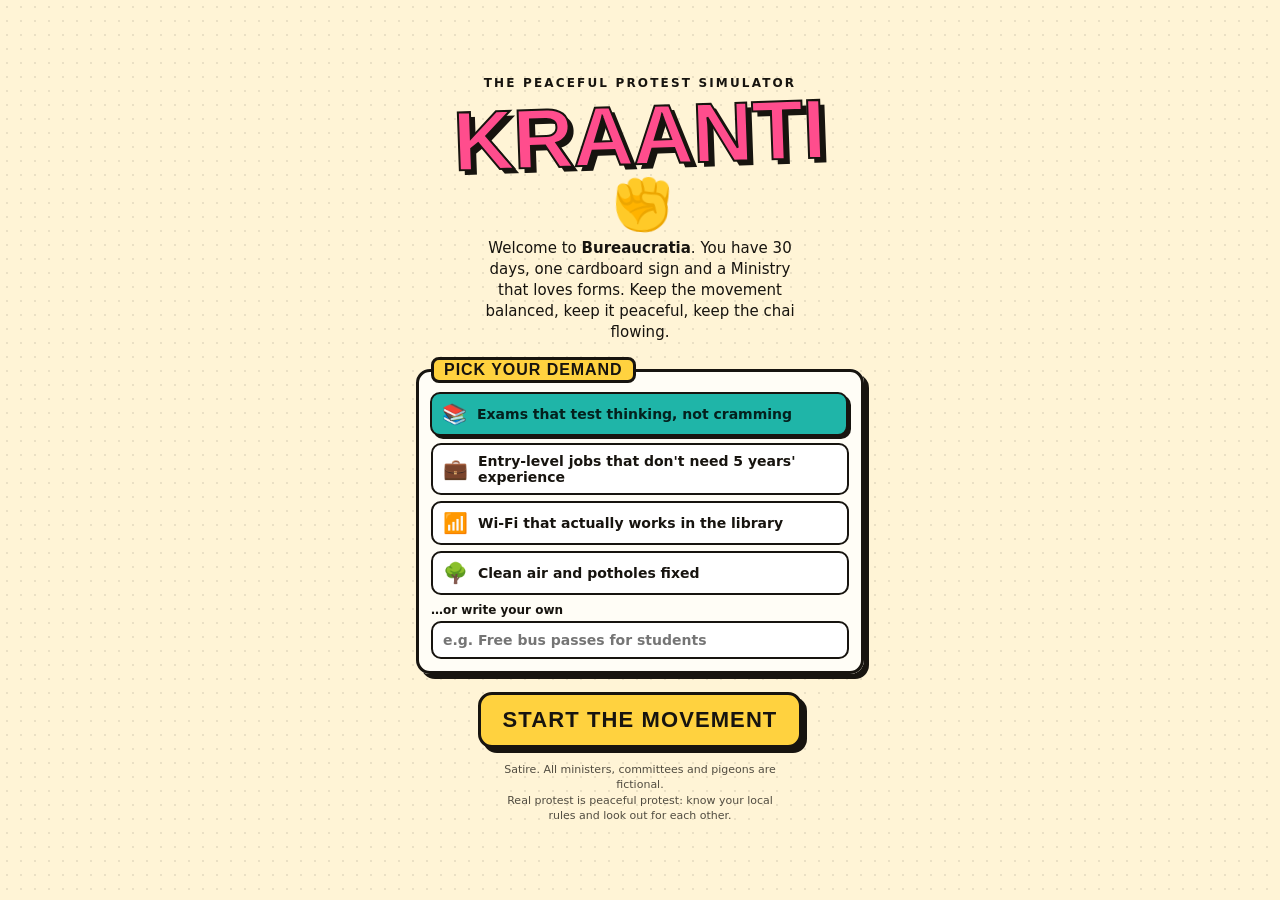
==== index.html @ 716ad05c "Add Kraanti: satirical peaceful-protest swipe-card game (playable prototype) Single-page, dependency" ====
<!doctype html>
<html lang="en">
<head>
  <meta charset="utf-8">
  <meta name="viewport" content="width=device-width, initial-scale=1, viewport-fit=cover">
  <title>Kraanti: The Peaceful Protest Simulator</title>
  <meta name="description" content="Run a 30-day peaceful protest against the Ministry of Forms. Swipe, joke, negotiate, drink chai. Violence is not an option.">
  <meta name="theme-color" content="#ffd23f">
  <link rel="icon" href="data:image/svg+xml,%3Csvg xmlns='http://www.w3.org/2000/svg' viewBox='0 0 100 100'%3E%3Ctext y='.9em' font-size='90'%3E✊%3C/text%3E%3C/svg%3E">
  <link rel="stylesheet" href="style.css">
</head>
<body>
<main id="app">

  <!-- TITLE -->
  <section id="screen-title" class="screen" aria-labelledby="logo">
    <div class="title-wrap">
      <p class="kicker">The Peaceful Protest Simulator</p>
      <h1 id="logo" class="logo">KRAANTI<span aria-hidden="true">✊</span></h1>
      <p class="pitch">Welcome to <b>Bureaucratia</b>. You have 30 days, one cardboard sign and a Ministry that loves forms. Keep the movement balanced, keep it peaceful, keep the chai flowing.</p>

      <fieldset class="causes">
        <legend>Pick your demand</legend>
        <div id="causes"></div>
        <label class="custom">
          <span>…or write your own</span>
          <input id="custom-demand" type="text" maxlength="60" placeholder="e.g. Free bus passes for students" autocomplete="off">
        </label>
      </fieldset>

      <button id="btn-start" class="big">Start the movement</button>
      <p class="fine">Satire. All ministers, committees and pigeons are fictional.<br>Real protest is peaceful protest: know your local rules and look out for each other.</p>
    </div>
  </section>

  <!-- GAME -->
  <section id="screen-game" class="screen hidden" aria-label="Game">
    <header class="hud">
      <div class="hud-top">
        <span id="day" class="day">Day 1 / 30</span>
        <button id="btn-quit" class="link" aria-label="Quit to title">✕</button>
      </div>
      <div id="meters" class="meters"></div>
      <p id="ticker" class="ticker" role="status" aria-live="polite"></p>
    </header>

    <div class="stage">
      <article id="card" class="card" aria-live="polite">
        <div class="swipe-label left" id="lbl-left"></div>
        <div class="swipe-label right" id="lbl-right"></div>
        <div class="avatar" id="c-avatar" aria-hidden="true"></div>
        <h2 id="c-name"></h2>
        <p id="c-text"></p>
      </article>
    </div>

    <div class="choices">
      <button id="btn-left" class="choice left"><i>←</i><span></span></button>
      <button id="btn-right" class="choice right"><span></span><i>→</i></button>
    </div>
    <p class="hint">Swipe the card, tap a button, or use ← → keys</p>
  </section>

  <!-- END -->
  <section id="screen-end" class="screen hidden" aria-live="polite">
    <div class="end-wrap">
      <p id="end-kicker" class="kicker"></p>
      <div id="end-emoji" class="end-emoji" aria-hidden="true"></div>
      <h2 id="end-title"></h2>
      <p id="end-text"></p>
      <div class="stats">
        <div><b id="st-days"></b><span>Days</span></div>
        <div><b id="st-bal"></b><span>Balance</span></div>
        <div><b id="st-best"></b><span>Best days</span></div>
      </div>
      <p class="fact"><b>Real talk:</b> <span id="end-fact"></span></p>
      <div class="end-btns">
        <button id="btn-share" class="big">Share result</button>
        <button id="btn-again" class="big alt">Play again</button>
      </div>
      <p id="share-note" class="fine" role="status"></p>
    </div>
  </section>

</main>
<script src="cards.js"></script>
<script src="engine.js"></script>
<script src="game.js"></script>
</body>
</html>
---- style.css ----
/* Kraanti: protest-poster look. Cream paper, ink outlines, hard shadows. */
:root {
  --ink: #17140f;
  --paper: #fff4d6;
  --card: #fffdf6;
  --yellow: #ffd23f;
  --pink: #ff4d8d;
  --teal: #1fb5a8;
  --orange: #ff7a1a;
  --blue: #3a6ff8;
  --danger: #e5322d;
  --shadow: 5px 5px 0 var(--ink);
  --head: Impact, Haettenschweiler, "Arial Narrow Bold", "Helvetica Neue", Arial, sans-serif;
  --body: system-ui, -apple-system, "Segoe UI", Roboto, sans-serif;
}
* { box-sizing: border-box; -webkit-tap-highlight-color: transparent; }
html, body { height: 100%; margin: 0; }
body {
  font-family: var(--body);
  color: var(--ink);
  background-color: var(--paper);
  background-image: radial-gradient(rgba(23, 20, 15, .09) 1.2px, transparent 1.4px);
  background-size: 14px 14px;
  overscroll-behavior: none;
}
#app { max-width: 480px; height: 100dvh; margin: 0 auto; position: relative; overflow: hidden; }
.screen { position: absolute; inset: 0; display: flex; flex-direction: column; padding: 14px 16px calc(14px + env(safe-area-inset-bottom)); }
.hidden { display: none !important; }
button { font: inherit; color: inherit; cursor: pointer; }
:focus-visible { outline: 3px solid var(--blue); outline-offset: 2px; }

/* ---------- Title ---------- */
#screen-title { overflow-y: auto; }
.title-wrap { margin: auto 0; text-align: center; padding: 8px 0; }
.kicker { margin: 0; font-weight: 800; letter-spacing: .18em; text-transform: uppercase; font-size: 12px; }
.logo { font-family: var(--head); font-weight: 900; font-size: clamp(44px, 15.5vw, 84px); line-height: .95; margin: 6px 0 10px; letter-spacing: -.01em; white-space: nowrap; text-transform: uppercase;
  color: var(--pink); -webkit-text-stroke: 2px var(--ink); text-shadow: 5px 5px 0 var(--ink); transform: rotate(-2deg); }
.logo span { display: block; font-size: .6em; margin: 4px 0 0; transform: rotate(8deg); -webkit-text-stroke: 0; text-shadow: none; }
.pitch { margin: 0 auto 14px; max-width: 34ch; font-size: 15px; line-height: 1.4; }
.causes { border: 3px solid var(--ink); border-radius: 14px; background: var(--card); box-shadow: var(--shadow); padding: 10px 12px 12px; margin: 0 0 18px; text-align: left; }
.causes legend { font-family: var(--head); font-weight: 900; font-size: 16px; letter-spacing: .06em; text-transform: uppercase; background: var(--yellow); border: 3px solid var(--ink); border-radius: 8px; padding: 1px 10px; }
#causes { display: grid; gap: 6px; margin-bottom: 8px; }
.cause { display: flex; gap: 10px; align-items: center; padding: 8px 10px; border: 2px solid var(--ink); border-radius: 10px; background: #fff; text-align: left; font-size: 14px; font-weight: 600; }
.cause .e { font-size: 20px; }
.cause[aria-pressed="true"] { background: var(--teal); color: #04201d; box-shadow: 3px 3px 0 var(--ink); transform: translate(-1px, -1px); }
.custom { display: block; font-size: 12px; font-weight: 700; }
.custom input { width: 100%; margin-top: 4px; padding: 9px 10px; border: 2px solid var(--ink); border-radius: 10px; font: inherit; font-size: 14px; background: #fff; }
.big { display: inline-block; border: 3px solid var(--ink); border-radius: 14px; background: var(--yellow); box-shadow: var(--shadow); padding: 12px 22px; font-family: var(--head); font-weight: 900; font-size: 22px; letter-spacing: .05em; text-transform: uppercase; }
.big:active { transform: translate(3px, 3px); box-shadow: 2px 2px 0 var(--ink); }
.big.alt { background: #fff; }
.fine { font-size: 11px; line-height: 1.4; opacity: .75; margin: 14px auto 0; max-width: 40ch; }

/* ---------- HUD ---------- */
.hud-top { display: flex; justify-content: space-between; align-items: center; }
.day { font-family: var(--head); font-weight: 900; letter-spacing: .08em; font-size: 18px; text-transform: uppercase; background: var(--ink); color: var(--yellow); padding: 1px 10px; border-radius: 6px; }
.link { background: none; border: 0; font-size: 20px; font-weight: 800; padding: 4px 8px; }
.meters { display: grid; grid-template-columns: repeat(4, 1fr); gap: 8px; margin-top: 8px; }
.meter { position: relative; text-align: center; }
.meter .mi { font-size: 22px; line-height: 1; display: block; }
.meter .mn { font-size: 10px; font-weight: 800; letter-spacing: .06em; text-transform: uppercase; display: block; margin: 2px 0 3px; }
.bar { position: relative; height: 12px; border: 2px solid var(--ink); border-radius: 8px; overflow: hidden;
  background: linear-gradient(90deg, #ffb3ae 0 16%, #fff 16% 84%, #ffb3ae 84% 100%); }
.bar i { position: absolute; inset: 0 auto 0 0; background: var(--teal); border-right: 2px solid var(--ink); transition: width .35s ease, background-color .2s; }
.meter.warn .bar i { background: var(--danger); }
.meter.warn .mi { animation: wobble .5s infinite alternate ease-in-out; }
.meter .dot { position: absolute; left: 50%; top: -6px; width: 8px; height: 8px; margin-left: -4px; border-radius: 50%; background: var(--ink); opacity: 0; transition: opacity .15s; }
.meter .dot.big-dot { width: 12px; height: 12px; margin-left: -6px; top: -8px; }
.meter .dot.on { opacity: 1; }
.meter .delta { position: absolute; right: 0; top: -4px; font-weight: 900; font-size: 13px; opacity: 0; pointer-events: none; text-shadow: 0 0 3px var(--paper), 0 0 3px var(--paper); }
.meter .delta.show { animation: float 0.9s ease-out; }
.meter .delta.up { color: #0a7a6f; }
.meter .delta.down { color: var(--danger); }
.ticker { margin: 10px 0 0; padding: 6px 10px; background: var(--ink); color: #fff; border-radius: 8px; font-size: 12.5px; line-height: 1.35; min-height: 38px; display: flex; align-items: center; gap: 8px; }
.ticker b { background: var(--danger); color: #fff; padding: 1px 6px; border-radius: 4px; font-size: 10px; letter-spacing: .08em; white-space: nowrap; }

/* ---------- Card ---------- */
.stage { flex: 1; display: grid; place-items: center; min-height: 0; padding: 14px 0 6px; perspective: 800px; }
.card { position: relative; width: min(100%, 340px); border: 3px solid var(--ink); border-radius: 22px; background: var(--card); box-shadow: 7px 7px 0 var(--ink); padding: 20px 18px 22px; text-align: center; touch-action: pan-y; user-select: none; -webkit-user-select: none; cursor: grab; will-change: transform; }
.card.dragging { cursor: grabbing; transition: none; }
.card.snap { transition: transform .22s cubic-bezier(.2, .9, .3, 1.2); }
.card.out { transition: transform .26s ease-in, opacity .26s ease-in; opacity: 0; }
.card.enter { animation: pop .3s cubic-bezier(.2, .9, .3, 1.3); }
.avatar { width: 92px; height: 92px; margin: 0 auto 10px; border: 3px solid var(--ink); border-radius: 50%; display: grid; place-items: center; font-size: 52px; background: var(--yellow); box-shadow: 3px 3px 0 var(--ink); }
.card h2 { font-family: var(--head); font-weight: 900; text-transform: uppercase; letter-spacing: .04em; font-size: 20px; margin: 0 0 8px; line-height: 1.1; }
.card p { margin: 0; font-size: 16.5px; line-height: 1.4; font-weight: 500; }
.swipe-label { position: absolute; top: 14px; max-width: 46%; padding: 4px 9px; border: 3px solid var(--ink); border-radius: 10px; font-family: var(--head); font-weight: 900; font-size: 15px; text-transform: uppercase; line-height: 1.15; opacity: 0; background: #fff; pointer-events: none; }
.swipe-label.left { right: 12px; transform: rotate(6deg); background: var(--pink); }
.swipe-label.right { left: 12px; transform: rotate(-6deg); background: var(--teal); }

/* ---------- Choices ---------- */
.choices { display: grid; grid-template-columns: 1fr 1fr; gap: 12px; }
.choice { display: flex; align-items: center; gap: 8px; min-height: 64px; padding: 8px 12px; border: 3px solid var(--ink); border-radius: 14px; box-shadow: 4px 4px 0 var(--ink); font-weight: 800; font-size: 13px; line-height: 1.2; text-align: left; }
.choice i { font-style: normal; font-family: var(--head); font-weight: 900; font-size: 24px; }
.choice.left { background: #ffc2d9; }
.choice.right { background: #b5efe9; justify-content: flex-end; text-align: right; }
.choice:active { transform: translate(3px, 3px); box-shadow: 1px 1px 0 var(--ink); }
.choice:disabled { opacity: .55; }
.hint { text-align: center; font-size: 11px; opacity: .65; margin: 10px 0 0; }

/* ---------- End ---------- */
#screen-end { overflow-y: auto; }
.end-wrap { margin: auto 0; text-align: center; padding: 6px 0; }
.end-emoji { font-size: 76px; line-height: 1; margin: 8px 0 4px; }
#end-title { font-family: var(--head); font-weight: 900; font-size: 34px; line-height: 1.02; text-transform: uppercase; margin: 6px 0 8px; letter-spacing: .02em; }
#end-text { margin: 0 auto; max-width: 36ch; font-size: 15.5px; line-height: 1.45; }
.stats { display: flex; justify-content: center; gap: 10px; margin: 16px 0; }
.stats div { border: 3px solid var(--ink); border-radius: 12px; background: var(--card); box-shadow: 3px 3px 0 var(--ink); padding: 6px 12px; min-width: 84px; }
.stats b { display: block; font-family: var(--head); font-size: 26px; font-weight: 900; }
.stats span { font-size: 10px; font-weight: 800; letter-spacing: .08em; text-transform: uppercase; }
.fact { max-width: 38ch; margin: 0 auto 16px; font-size: 13px; line-height: 1.4; background: var(--yellow); border: 2px dashed var(--ink); border-radius: 10px; padding: 8px 12px; }
.end-btns { display: flex; gap: 10px; justify-content: center; flex-wrap: wrap; }
.end-btns .big { font-size: 18px; padding: 10px 16px; }

/* ---------- Motion ---------- */
@keyframes pop { from { transform: scale(.9) translateY(14px); opacity: 0; } to { transform: none; opacity: 1; } }
@keyframes wobble { from { transform: rotate(-8deg); } to { transform: rotate(8deg); } }
@keyframes float { 0% { opacity: 0; transform: translateY(6px); } 20% { opacity: 1; } 100% { opacity: 0; transform: translateY(-14px); } }
@media (prefers-reduced-motion: reduce) {
  .card.enter, .meter.warn .mi, .meter .delta.show { animation: none; }
  .card.snap, .card.out, .bar i { transition: none; }
}
@media (max-height: 640px) {
  .avatar { width: 68px; height: 68px; font-size: 38px; margin-bottom: 6px; }
  .card { padding: 14px 14px 16px; }
  .card p { font-size: 15px; }
  .hint { display: none; }
}
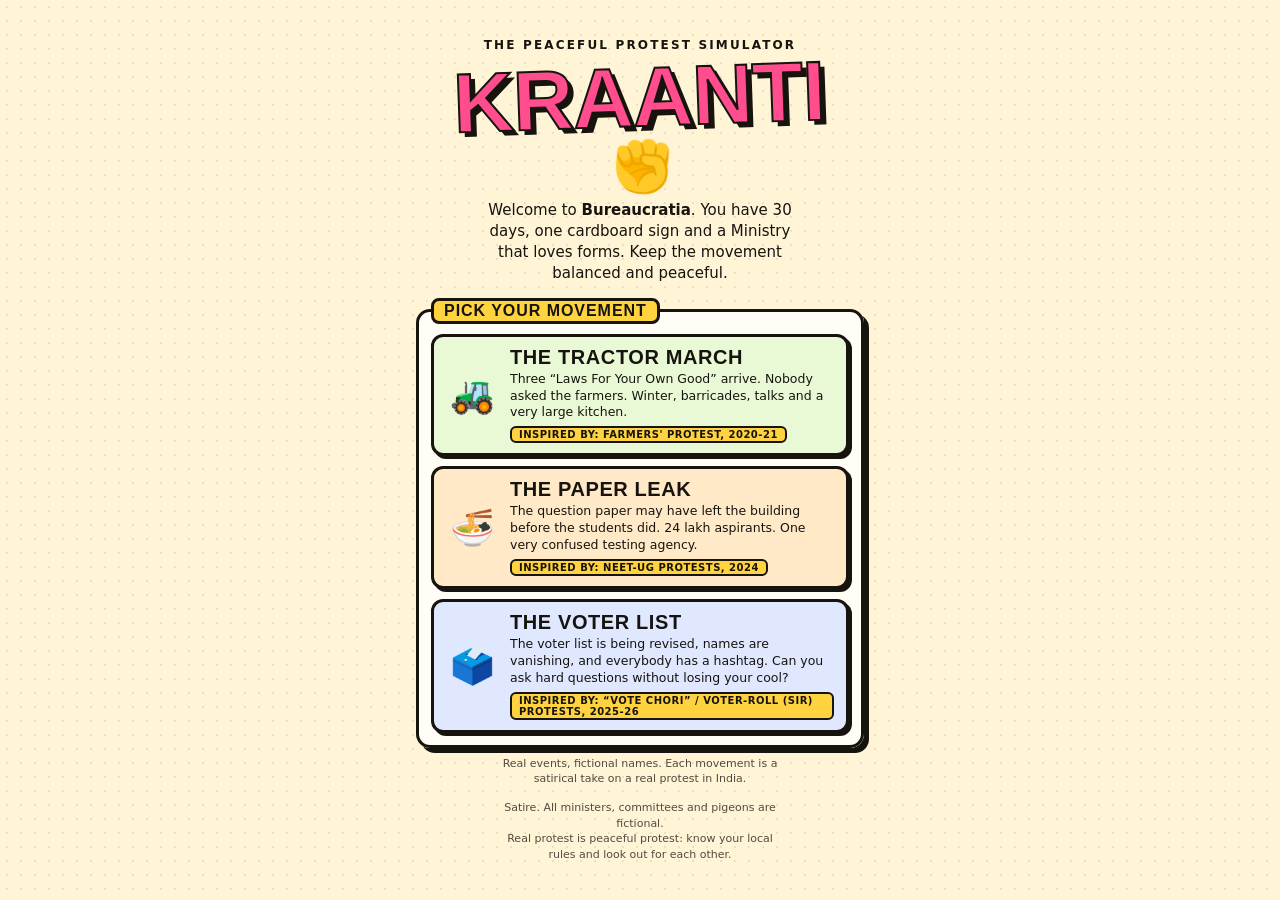
==== commit 8320e307: "Base the game on three real Indian protests: farm, NEET, voter-list Adds a campaign picker with thre" ====
--- a/index.html
+++ b/index.html
@@ -17,18 +17,13 @@
     <div class="title-wrap">
       <p class="kicker">The Peaceful Protest Simulator</p>
       <h1 id="logo" class="logo">KRAANTI<span aria-hidden="true">✊</span></h1>
-      <p class="pitch">Welcome to <b>Bureaucratia</b>. You have 30 days, one cardboard sign and a Ministry that loves forms. Keep the movement balanced, keep it peaceful, keep the chai flowing.</p>
+      <p class="pitch">Welcome to <b>Bureaucratia</b>. You have 30 days, one cardboard sign and a Ministry that loves forms. Keep the movement balanced and peaceful.</p>
 
-      <fieldset class="causes">
-        <legend>Pick your demand</legend>
-        <div id="causes"></div>
-        <label class="custom">
-          <span>…or write your own</span>
-          <input id="custom-demand" type="text" maxlength="60" placeholder="e.g. Free bus passes for students" autocomplete="off">
-        </label>
+      <fieldset class="camps">
+        <legend>Pick your movement</legend>
+        <div id="camps"></div>
       </fieldset>
-
-      <button id="btn-start" class="big">Start the movement</button>
+      <p class="fine tight">Real events, fictional names. Each movement is a satirical take on a real protest in India.</p>
       <p class="fine">Satire. All ministers, committees and pigeons are fictional.<br>Real protest is peaceful protest: know your local rules and look out for each other.</p>
     </div>
   </section>
@@ -73,6 +68,11 @@
         <div><b id="st-bal"></b><span>Balance</span></div>
         <div><b id="st-best"></b><span>Best days</span></div>
       </div>
+      <details id="real" class="real" open>
+        <summary id="real-title"></summary>
+        <ul id="real-points"></ul>
+        <p id="real-note" class="real-note"></p>
+      </details>
       <p class="fact"><b>Real talk:</b> <span id="end-fact"></span></p>
       <div class="end-btns">
         <button id="btn-share" class="big">Share result</button>
@@ -84,6 +84,7 @@
 
 </main>
 <script src="cards.js"></script>
+<script src="campaigns.js"></script>
 <script src="engine.js"></script>
 <script src="game.js"></script>
 </body>
--- a/style.css
+++ b/style.css
@@ -37,14 +37,19 @@
   color: var(--pink); -webkit-text-stroke: 2px var(--ink); text-shadow: 5px 5px 0 var(--ink); transform: rotate(-2deg); }
 .logo span { display: block; font-size: .6em; margin: 4px 0 0; transform: rotate(8deg); -webkit-text-stroke: 0; text-shadow: none; }
 .pitch { margin: 0 auto 14px; max-width: 34ch; font-size: 15px; line-height: 1.4; }
-.causes { border: 3px solid var(--ink); border-radius: 14px; background: var(--card); box-shadow: var(--shadow); padding: 10px 12px 12px; margin: 0 0 18px; text-align: left; }
-.causes legend { font-family: var(--head); font-weight: 900; font-size: 16px; letter-spacing: .06em; text-transform: uppercase; background: var(--yellow); border: 3px solid var(--ink); border-radius: 8px; padding: 1px 10px; }
-#causes { display: grid; gap: 6px; margin-bottom: 8px; }
-.cause { display: flex; gap: 10px; align-items: center; padding: 8px 10px; border: 2px solid var(--ink); border-radius: 10px; background: #fff; text-align: left; font-size: 14px; font-weight: 600; }
-.cause .e { font-size: 20px; }
-.cause[aria-pressed="true"] { background: var(--teal); color: #04201d; box-shadow: 3px 3px 0 var(--ink); transform: translate(-1px, -1px); }
-.custom { display: block; font-size: 12px; font-weight: 700; }
-.custom input { width: 100%; margin-top: 4px; padding: 9px 10px; border: 2px solid var(--ink); border-radius: 10px; font: inherit; font-size: 14px; background: #fff; }
+.camps { border: 3px solid var(--ink); border-radius: 14px; background: var(--card); box-shadow: var(--shadow); padding: 10px 12px 12px; margin: 0 0 8px; text-align: left; }
+.camps legend { font-family: var(--head); font-weight: 900; font-size: 16px; letter-spacing: .06em; text-transform: uppercase; background: var(--yellow); border: 3px solid var(--ink); border-radius: 8px; padding: 1px 10px; }
+#camps { display: grid; gap: 10px; }
+.camp { display: grid; grid-template-columns: 52px 1fr; gap: 12px; align-items: center; width: 100%; padding: 10px 12px; border: 3px solid var(--ink); border-radius: 12px; background: #fff; text-align: left; box-shadow: 3px 3px 0 var(--ink); }
+.camp:active { transform: translate(2px, 2px); box-shadow: 1px 1px 0 var(--ink); }
+.camp .ce { font-size: 36px; line-height: 1; text-align: center; }
+.camp b { display: block; font-family: var(--head); font-weight: 900; font-size: 20px; letter-spacing: .03em; text-transform: uppercase; line-height: 1.05; }
+.camp small { display: block; margin-top: 3px; font-size: 12.5px; line-height: 1.35; font-weight: 500; }
+.camp em { display: inline-block; margin-top: 5px; padding: 1px 7px; font-style: normal; font-size: 10px; font-weight: 800; letter-spacing: .05em; text-transform: uppercase; background: var(--yellow); border: 2px solid var(--ink); border-radius: 6px; }
+.camp[data-id="farm"] { background: #e9f9d6; }
+.camp[data-id="neet"] { background: #ffe9c7; }
+.camp[data-id="vote"] { background: #dfe8ff; }
+.fine.tight { margin-top: 6px; }
 .big { display: inline-block; border: 3px solid var(--ink); border-radius: 14px; background: var(--yellow); box-shadow: var(--shadow); padding: 12px 22px; font-family: var(--head); font-weight: 900; font-size: 22px; letter-spacing: .05em; text-transform: uppercase; }
 .big:active { transform: translate(3px, 3px); box-shadow: 2px 2px 0 var(--ink); }
 .big.alt { background: #fff; }
@@ -75,7 +80,7 @@
 
 /* ---------- Card ---------- */
 .stage { flex: 1; display: grid; place-items: center; min-height: 0; padding: 14px 0 6px; perspective: 800px; }
-.card { position: relative; width: min(100%, 340px); border: 3px solid var(--ink); border-radius: 22px; background: var(--card); box-shadow: 7px 7px 0 var(--ink); padding: 20px 18px 22px; text-align: center; touch-action: pan-y; user-select: none; -webkit-user-select: none; cursor: grab; will-change: transform; }
+.card { position: relative; width: min(100%, 340px); max-height: 100%; overflow-y: auto; border: 3px solid var(--ink); border-radius: 22px; background: var(--card); box-shadow: 7px 7px 0 var(--ink); padding: 20px 18px 22px; text-align: center; touch-action: pan-y; user-select: none; -webkit-user-select: none; cursor: grab; will-change: transform; }
 .card.dragging { cursor: grabbing; transition: none; }
 .card.snap { transition: transform .22s cubic-bezier(.2, .9, .3, 1.2); }
 .card.out { transition: transform .26s ease-in, opacity .26s ease-in; opacity: 0; }
@@ -107,6 +112,11 @@
 .stats div { border: 3px solid var(--ink); border-radius: 12px; background: var(--card); box-shadow: 3px 3px 0 var(--ink); padding: 6px 12px; min-width: 84px; }
 .stats b { display: block; font-family: var(--head); font-size: 26px; font-weight: 900; }
 .stats span { font-size: 10px; font-weight: 800; letter-spacing: .08em; text-transform: uppercase; }
+.real { max-width: 40ch; margin: 0 auto 12px; text-align: left; background: var(--card); border: 3px solid var(--ink); border-radius: 12px; box-shadow: 3px 3px 0 var(--ink); padding: 8px 12px; font-size: 13px; line-height: 1.4; }
+.real summary { font-family: var(--head); font-weight: 900; text-transform: uppercase; letter-spacing: .04em; font-size: 15px; cursor: pointer; }
+.real ul { margin: 8px 0 4px; padding-left: 18px; }
+.real li { margin: 0 0 6px; }
+.real-note { margin: 6px 0 2px; font-size: 11.5px; opacity: .8; font-style: italic; }
 .fact { max-width: 38ch; margin: 0 auto 16px; font-size: 13px; line-height: 1.4; background: var(--yellow); border: 2px dashed var(--ink); border-radius: 10px; padding: 8px 12px; }
 .end-btns { display: flex; gap: 10px; justify-content: center; flex-wrap: wrap; }
 .end-btns .big { font-size: 18px; padding: 10px 16px; }
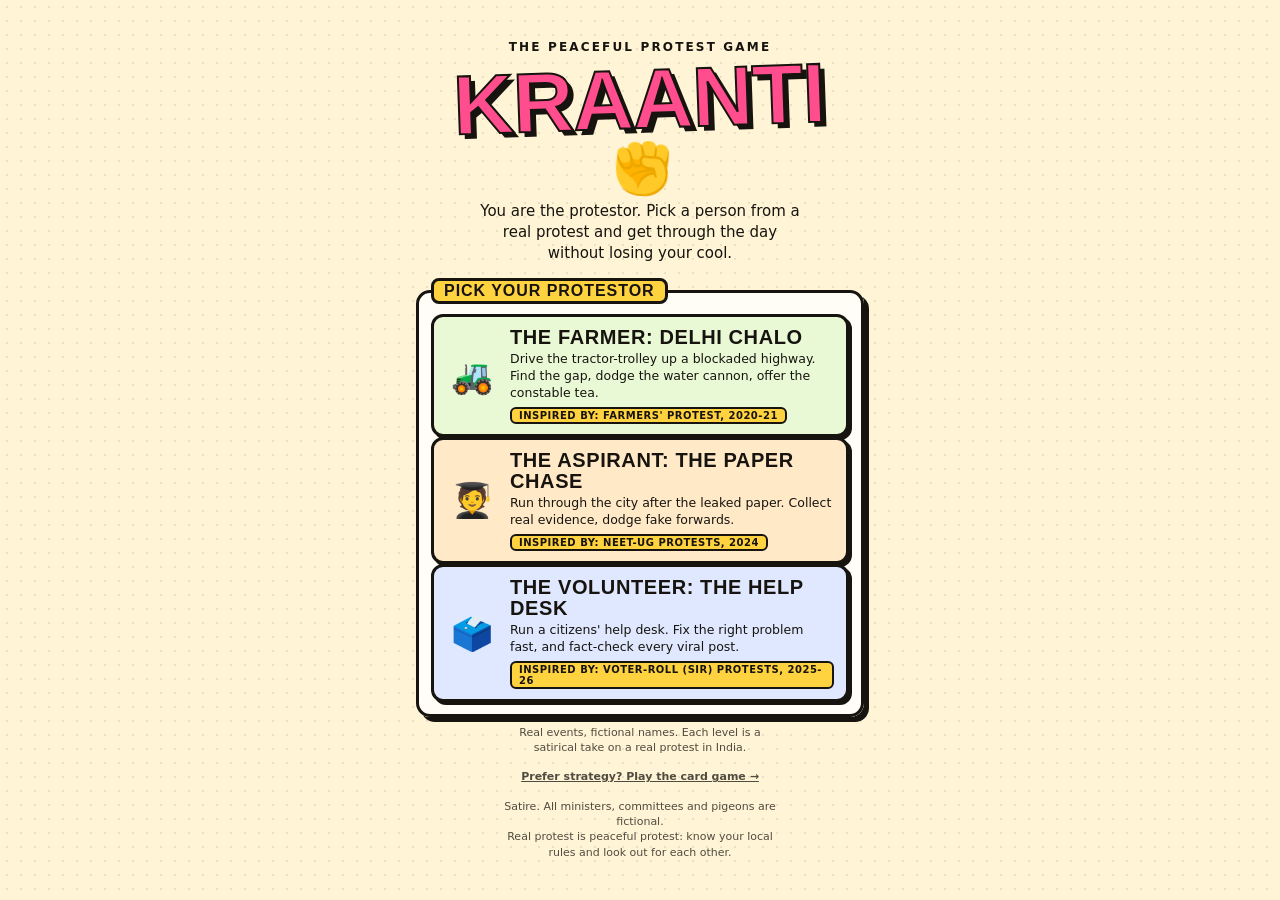
==== commit 9691b01f: "Add 2D arcade mode: play the protestor (farmer, aspirant, volunteer) New index.html hub with three s" ====
--- a/index.html
+++ b/index.html
@@ -2,58 +2,38 @@
 <html lang="en">
 <head>
   <meta charset="utf-8">
-  <meta name="viewport" content="width=device-width, initial-scale=1, viewport-fit=cover">
-  <title>Kraanti: The Peaceful Protest Simulator</title>
-  <meta name="description" content="Run a 30-day peaceful protest against the Ministry of Forms. Swipe, joke, negotiate, drink chai. Violence is not an option.">
+  <meta name="viewport" content="width=device-width, initial-scale=1, viewport-fit=cover, user-scalable=no">
+  <title>Kraanti</title>
+  <meta name="description" content="Be the protestor. Drive the tractor, chase the paper, run the help desk. A satirical, peaceful-protest game based on real protests in India.">
   <meta name="theme-color" content="#ffd23f">
   <link rel="icon" href="data:image/svg+xml,%3Csvg xmlns='http://www.w3.org/2000/svg' viewBox='0 0 100 100'%3E%3Ctext y='.9em' font-size='90'%3E✊%3C/text%3E%3C/svg%3E">
   <link rel="stylesheet" href="style.css">
+  <link rel="stylesheet" href="arcade.css">
 </head>
 <body>
 <main id="app">
 
-  <!-- TITLE -->
-  <section id="screen-title" class="screen" aria-labelledby="logo">
+  <!-- MENU -->
+  <section id="screen-menu" class="screen" aria-labelledby="logo">
     <div class="title-wrap">
-      <p class="kicker">The Peaceful Protest Simulator</p>
+      <p class="kicker">The Peaceful Protest Game</p>
       <h1 id="logo" class="logo">KRAANTI<span aria-hidden="true">✊</span></h1>
-      <p class="pitch">Welcome to <b>Bureaucratia</b>. You have 30 days, one cardboard sign and a Ministry that loves forms. Keep the movement balanced and peaceful.</p>
+      <p class="pitch">You are the protestor. Pick a person from a real protest and get through the day without losing your cool.</p>
 
       <fieldset class="camps">
-        <legend>Pick your movement</legend>
-        <div id="camps"></div>
+        <legend>Pick your protestor</legend>
+        <div id="personas"></div>
       </fieldset>
-      <p class="fine tight">Real events, fictional names. Each movement is a satirical take on a real protest in India.</p>
+      <p class="fine tight">Real events, fictional names. Each level is a satirical take on a real protest in India.</p>
+      <p class="fine"><a href="cards.html">Prefer strategy? Play the card game →</a></p>
       <p class="fine">Satire. All ministers, committees and pigeons are fictional.<br>Real protest is peaceful protest: know your local rules and look out for each other.</p>
     </div>
   </section>
 
-  <!-- GAME -->
-  <section id="screen-game" class="screen hidden" aria-label="Game">
-    <header class="hud">
-      <div class="hud-top">
-        <span id="day" class="day">Day 1 / 30</span>
-        <button id="btn-quit" class="link" aria-label="Quit to title">✕</button>
-      </div>
-      <div id="meters" class="meters"></div>
-      <p id="ticker" class="ticker" role="status" aria-live="polite"></p>
-    </header>
-
-    <div class="stage">
-      <article id="card" class="card" aria-live="polite">
-        <div class="swipe-label left" id="lbl-left"></div>
-        <div class="swipe-label right" id="lbl-right"></div>
-        <div class="avatar" id="c-avatar" aria-hidden="true"></div>
-        <h2 id="c-name"></h2>
-        <p id="c-text"></p>
-      </article>
-    </div>
-
-    <div class="choices">
-      <button id="btn-left" class="choice left"><i>←</i><span></span></button>
-      <button id="btn-right" class="choice right"><span></span><i>→</i></button>
-    </div>
-    <p class="hint">Swipe the card, tap a button, or use ← → keys</p>
+  <!-- PLAY -->
+  <section id="screen-play" class="screen hidden" aria-label="Game">
+    <div id="stage"><canvas id="cv" aria-label="Game area"></canvas></div>
+    <button id="btn-quit" class="quit" aria-label="Quit to menu">✕</button>
   </section>
 
   <!-- END -->
@@ -63,29 +43,23 @@
       <div id="end-emoji" class="end-emoji" aria-hidden="true"></div>
       <h2 id="end-title"></h2>
       <p id="end-text"></p>
-      <div class="stats">
-        <div><b id="st-days"></b><span>Days</span></div>
-        <div><b id="st-bal"></b><span>Balance</span></div>
-        <div><b id="st-best"></b><span>Best days</span></div>
-      </div>
+      <div id="end-stats" class="stats"></div>
       <details id="real" class="real" open>
         <summary id="real-title"></summary>
         <ul id="real-points"></ul>
         <p id="real-note" class="real-note"></p>
       </details>
-      <p class="fact"><b>Real talk:</b> <span id="end-fact"></span></p>
       <div class="end-btns">
-        <button id="btn-share" class="big">Share result</button>
-        <button id="btn-again" class="big alt">Play again</button>
+        <button id="btn-retry" class="big">Try again</button>
+        <button id="btn-menu" class="big alt">Pick another</button>
       </div>
-      <p id="share-note" class="fine" role="status"></p>
+      <p id="share-row" class="fine"><button id="btn-share" class="link-btn">Share result</button> <span id="share-note" role="status"></span></p>
     </div>
   </section>
 
 </main>
 <script src="cards.js"></script>
 <script src="campaigns.js"></script>
-<script src="engine.js"></script>
-<script src="game.js"></script>
+<script src="arcade.js"></script>
 </body>
 </html>
--- a/arcade.css
+++ b/arcade.css
@@ -0,0 +1,10 @@
+/* Kraanti arcade: extra styles for the 2D game. Shares tokens and base styles with style.css. */
+#stage { flex: 1; min-height: 0; display: grid; place-items: center; }
+#cv { display: block; border: 3px solid var(--ink); border-radius: 16px; box-shadow: var(--shadow); background: var(--paper); touch-action: none; user-select: none; -webkit-user-select: none; }
+#screen-play { padding-top: 10px; padding-bottom: calc(10px + env(safe-area-inset-bottom)); }
+.quit { position: absolute; top: calc(14px + env(safe-area-inset-top)); right: 14px; width: 34px; height: 34px; border: 3px solid var(--ink); border-radius: 50%; background: #fff; font-weight: 900; line-height: 1; box-shadow: 2px 2px 0 var(--ink); z-index: 2; }
+.camp[data-id="farm"] .ce, .camp[data-id="neet"] .ce, .camp[data-id="vote"] .ce { font-size: 34px; }
+.camp small b { display: inline; font: inherit; font-weight: 800; text-transform: none; letter-spacing: 0; }
+.link-btn { background: none; border: 0; padding: 0; font: inherit; font-weight: 800; text-decoration: underline; cursor: pointer; }
+.fine a { color: inherit; font-weight: 800; }
+.stats { flex-wrap: wrap; }
